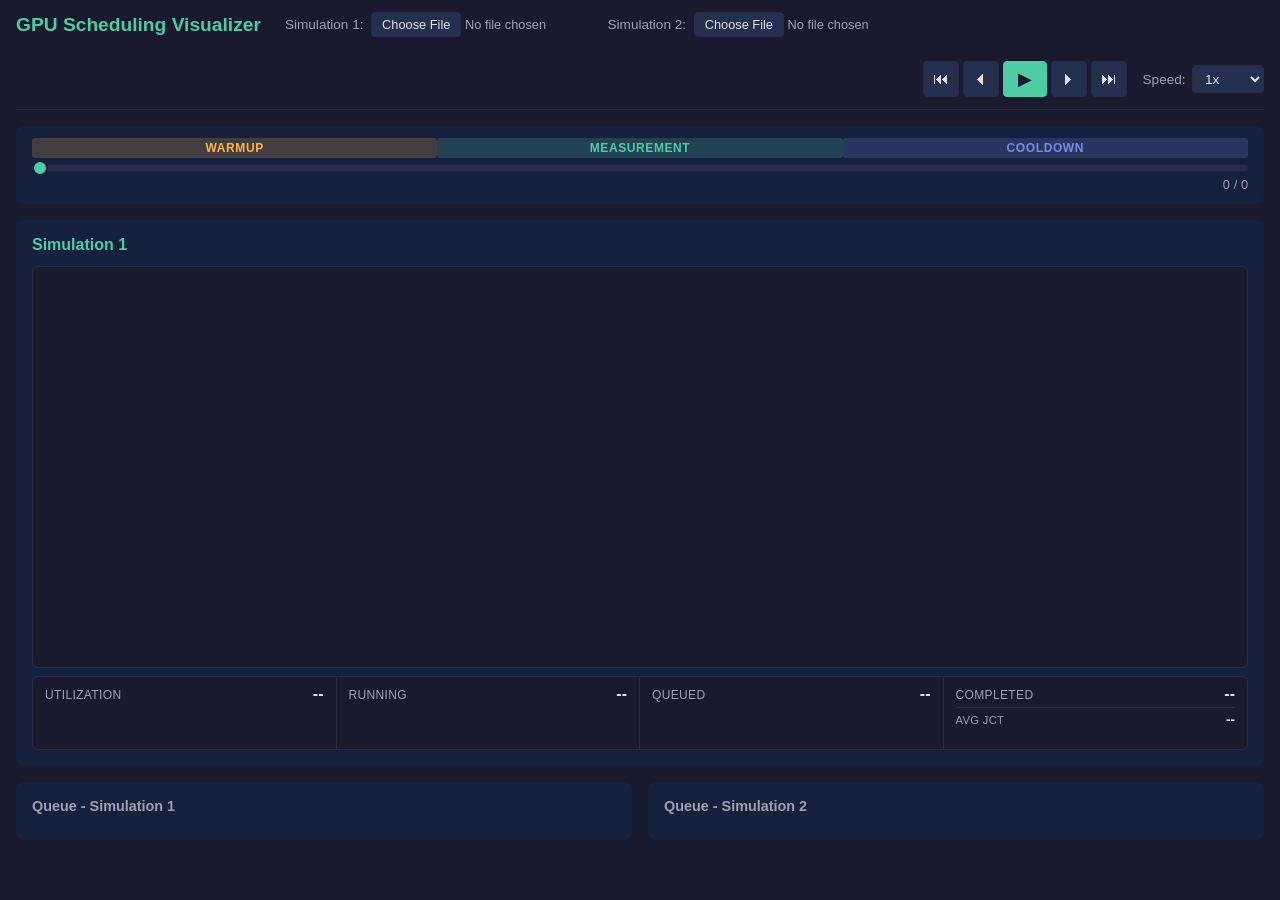
==== index.html @ b1ab5285 "Initial release: GPU scheduling visualizer Interactive web-based tool for visualizing and comparing " ====
<!DOCTYPE html>
<html lang="en">
<head>
  <meta charset="UTF-8">
  <meta name="viewport" content="width=device-width, initial-scale=1.0">
  <title>GPU Scheduling Visualizer</title>
  <link rel="stylesheet" href="viz.css">
</head>
<body>
  <!-- Header -->
  <header id="header">
    <div class="header-left">
      <h1>GPU Scheduling Visualizer</h1>
    </div>
    <div class="header-files">
      <div class="file-picker">
        <label for="file-input-1">Simulation 1:</label>
        <input type="file" id="file-input-1" accept=".bin">
      </div>
      <div class="file-picker">
        <label for="file-input-2">Simulation 2:</label>
        <input type="file" id="file-input-2" accept=".bin">
      </div>
    </div>
    <div class="header-controls">
      <div class="playback-controls">
        <button id="btn-first" class="playback-btn" title="First frame">&#x23EE;</button>
        <button id="btn-prev" class="playback-btn" title="Previous frame">&#x23F4;</button>
        <button id="btn-play" class="playback-btn play-btn" title="Play/Pause">&#x25B6;</button>
        <button id="btn-next" class="playback-btn" title="Next frame">&#x23F5;</button>
        <button id="btn-last" class="playback-btn" title="Last frame">&#x23ED;</button>
      </div>
      <div class="speed-selector">
        <label for="speed-select">Speed:</label>
        <select id="speed-select">
          <option value="0.25">0.25x</option>
          <option value="0.5">0.5x</option>
          <option value="1" selected>1x</option>
          <option value="2">2x</option>
          <option value="5">5x</option>
          <option value="10">10x</option>
        </select>
      </div>
    </div>
  </header>

  <!-- Timeline Scrubber -->
  <section id="timeline-section">
    <div class="timeline-container">
      <div class="phase-markers">
        <span class="phase-marker phase-warmup">Warmup</span>
        <span class="phase-marker phase-measurement">Measurement</span>
        <span class="phase-marker phase-cooldown">Cooldown</span>
      </div>
      <input type="range" id="timeline-scrubber" min="0" max="100" value="0" step="1">
      <div class="timeline-labels">
        <span id="timeline-current">0</span>
        <span id="timeline-total">/ 0</span>
      </div>
    </div>
  </section>

  <!-- Charts Section -->
  <section id="charts-section" class="sim-section" hidden>
    <div class="charts-header">
      <h2 class="sim-title">Comparison</h2>
      <div class="chart-view-controls">
        <label class="chart-view-option">
          <input type="radio" name="chart-view" value="all" checked> All
        </label>
        <label class="chart-view-option">
          <input type="radio" name="chart-view" value="rolling"> Rolling
        </label>
        <div id="rolling-window-controls" class="rolling-window-controls" hidden>
          <input type="number" id="rolling-window-size" value="100" min="10" max="10000" step="10">
          <span class="rolling-window-unit">rounds</span>
        </div>
        <div class="rolling-window-controls">
          <span class="rolling-window-unit">PDF last</span>
          <input type="number" id="pdf-window-size" value="1000" min="10" max="100000" step="100">
          <span class="rolling-window-unit">jobs</span>
        </div>
      </div>
    </div>
    <div class="charts-row">
      <div class="chart-container">
        <canvas id="chart-utilization" width="570" height="200"></canvas>
      </div>
      <div class="chart-container">
        <canvas id="chart-jct" width="570" height="200"></canvas>
      </div>
      <div class="chart-container">
        <canvas id="chart-queue" width="570" height="200"></canvas>
      </div>
      <div class="chart-container">
        <canvas id="chart-jct-pdf" width="570" height="200"></canvas>
      </div>
    </div>
  </section>

  <!-- Simulation 1 -->
  <section id="sim-1" class="sim-section">
    <h2 class="sim-title">Simulation 1</h2>
    <div class="canvas-container">
      <canvas id="gpu-canvas-1" width="1200" height="400"></canvas>
    </div>
    <div class="metrics-bar">
      <div class="metric-col">
        <div class="metric-headline">
          <span class="metric-label">Utilization</span>
          <span id="metric-util-1" class="metric-value">--</span>
        </div>
        <div class="metric-breakdown" id="metric-util-breakdown-1"></div>
      </div>
      <div class="metric-col">
        <div class="metric-headline">
          <span class="metric-label">Running</span>
          <span id="metric-running-1" class="metric-value">--</span>
        </div>
        <div class="metric-breakdown" id="metric-running-breakdown-1"></div>
      </div>
      <div class="metric-col">
        <div class="metric-headline">
          <span class="metric-label">Queued</span>
          <span id="metric-queued-1" class="metric-value">--</span>
        </div>
        <div class="metric-breakdown" id="metric-queued-breakdown-1"></div>
      </div>
      <div class="metric-col">
        <div class="metric-headline">
          <span class="metric-label">Completed</span>
          <span id="metric-completed-1" class="metric-value">--</span>
        </div>
        <div class="metric-sub-row">
          <span class="metric-sub-label">Avg JCT</span>
          <span id="metric-jct-1" class="metric-sub-value">--</span>
        </div>
      </div>
    </div>
  </section>

  <!-- Simulation 2 (initially hidden) -->
  <section id="sim-2" class="sim-section" hidden>
    <h2 class="sim-title">Simulation 2</h2>
    <div class="canvas-container">
      <canvas id="gpu-canvas-2" width="1200" height="400"></canvas>
    </div>
    <div class="metrics-bar">
      <div class="metric-col">
        <div class="metric-headline">
          <span class="metric-label">Utilization</span>
          <span id="metric-util-2" class="metric-value">--</span>
        </div>
        <div class="metric-breakdown" id="metric-util-breakdown-2"></div>
      </div>
      <div class="metric-col">
        <div class="metric-headline">
          <span class="metric-label">Running</span>
          <span id="metric-running-2" class="metric-value">--</span>
        </div>
        <div class="metric-breakdown" id="metric-running-breakdown-2"></div>
      </div>
      <div class="metric-col">
        <div class="metric-headline">
          <span class="metric-label">Queued</span>
          <span id="metric-queued-2" class="metric-value">--</span>
        </div>
        <div class="metric-breakdown" id="metric-queued-breakdown-2"></div>
      </div>
      <div class="metric-col">
        <div class="metric-headline">
          <span class="metric-label">Completed</span>
          <span id="metric-completed-2" class="metric-value">--</span>
        </div>
        <div class="metric-sub-row">
          <span class="metric-sub-label">Avg JCT</span>
          <span id="metric-jct-2" class="metric-sub-value">--</span>
        </div>
      </div>
    </div>
  </section>

  <!-- Queue Panels -->
  <section id="queue-section">
    <div class="queue-panels">
      <div class="queue-panel" id="queue-panel-1">
        <h3>Queue - Simulation 1</h3>
        <ul id="queue-list-1" class="queue-list"></ul>
      </div>
      <div class="queue-panel" id="queue-panel-2">
        <h3>Queue - Simulation 2</h3>
        <ul id="queue-list-2" class="queue-list"></ul>
      </div>
    </div>
  </section>

  <script type="module" src="viz.js"></script>
</body>
</html>
---- viz.css ----
/* GPU Scheduling Visualizer - Dark Theme */

* {
  margin: 0;
  padding: 0;
  box-sizing: border-box;
}

:root {
  --bg-primary: #1a1a2e;
  --bg-panel: #16213e;
  --accent: #4ecca3;
  --accent-hover: #3db890;
  --text-primary: #e0e0e0;
  --text-secondary: #a0a0b0;
  --border-color: #2a2a4a;
  --btn-bg: #243050;
  --btn-hover: #2d3d66;
}

body {
  font-family: -apple-system, BlinkMacSystemFont, "Segoe UI", Roboto, Helvetica, Arial, sans-serif;
  background-color: var(--bg-primary);
  color: var(--text-primary);
  min-height: 100vh;
  padding: 0 1rem 2rem;
}

/* Header */
#header {
  display: flex;
  align-items: center;
  gap: 1.5rem;
  padding: 0.75rem 0;
  border-bottom: 1px solid var(--border-color);
  flex-wrap: wrap;
}

.header-left h1 {
  font-size: 1.2rem;
  font-weight: 600;
  color: var(--accent);
  white-space: nowrap;
}

.header-files {
  display: flex;
  gap: 1rem;
  align-items: center;
}

.file-picker {
  display: flex;
  align-items: center;
  gap: 0.5rem;
}

.file-picker label {
  font-size: 0.85rem;
  color: var(--text-secondary);
  white-space: nowrap;
}

.file-picker input[type="file"] {
  font-size: 0.8rem;
  color: var(--text-secondary);
  max-width: 220px;
}

.file-picker input[type="file"]::file-selector-button {
  background: var(--btn-bg);
  color: var(--text-primary);
  border: 1px solid var(--border-color);
  border-radius: 4px;
  padding: 0.25rem 0.6rem;
  cursor: pointer;
  font-size: 0.8rem;
}

.file-picker input[type="file"]::file-selector-button:hover {
  background: var(--btn-hover);
}

.header-controls {
  display: flex;
  align-items: center;
  gap: 1rem;
  margin-left: auto;
}

/* Playback Controls */
.playback-controls {
  display: flex;
  gap: 0.25rem;
}

.playback-btn {
  background: var(--btn-bg);
  color: var(--text-primary);
  border: 1px solid var(--border-color);
  border-radius: 4px;
  width: 36px;
  height: 36px;
  font-size: 1rem;
  cursor: pointer;
  display: flex;
  align-items: center;
  justify-content: center;
  transition: background 0.15s, border-color 0.15s;
}

.playback-btn:hover {
  background: var(--btn-hover);
  border-color: var(--accent);
}

.playback-btn:active {
  background: var(--accent);
  color: var(--bg-primary);
}

.playback-btn.play-btn {
  width: 44px;
  font-size: 1.1rem;
  background: var(--accent);
  color: var(--bg-primary);
  border-color: var(--accent);
}

.playback-btn.play-btn:hover {
  background: var(--accent-hover);
  border-color: var(--accent-hover);
}

/* Speed Selector */
.speed-selector {
  display: flex;
  align-items: center;
  gap: 0.4rem;
}

.speed-selector label {
  font-size: 0.85rem;
  color: var(--text-secondary);
}

#speed-select {
  background: var(--btn-bg);
  color: var(--text-primary);
  border: 1px solid var(--border-color);
  border-radius: 4px;
  padding: 0.3rem 0.5rem;
  font-size: 0.85rem;
  cursor: pointer;
}

#speed-select:hover {
  border-color: var(--accent);
}

/* Timeline */
#timeline-section {
  margin-top: 1rem;
  padding: 0.75rem 1rem;
  background: var(--bg-panel);
  border-radius: 8px;
}

.timeline-container {
  display: flex;
  flex-direction: column;
  gap: 0.4rem;
}

.phase-markers {
  display: flex;
  gap: 0;
  width: 100%;
}

.phase-marker {
  flex: 1;
  text-align: center;
  font-size: 0.75rem;
  font-weight: 600;
  text-transform: uppercase;
  letter-spacing: 0.05em;
  padding: 0.2rem 0;
  border-radius: 3px;
}

.phase-warmup {
  background: rgba(255, 179, 71, 0.2);
  color: #ffb347;
}

.phase-measurement {
  background: rgba(78, 204, 163, 0.2);
  color: var(--accent);
}

.phase-cooldown {
  background: rgba(119, 139, 235, 0.2);
  color: #778beb;
}

#timeline-scrubber {
  width: 100%;
  height: 6px;
  -webkit-appearance: none;
  appearance: none;
  background: var(--border-color);
  border-radius: 3px;
  outline: none;
  cursor: pointer;
}

#timeline-scrubber::-webkit-slider-thumb {
  -webkit-appearance: none;
  width: 16px;
  height: 16px;
  border-radius: 50%;
  background: var(--accent);
  cursor: pointer;
  border: 2px solid var(--bg-panel);
}

#timeline-scrubber::-moz-range-thumb {
  width: 16px;
  height: 16px;
  border-radius: 50%;
  background: var(--accent);
  cursor: pointer;
  border: 2px solid var(--bg-panel);
}

.timeline-labels {
  display: flex;
  gap: 0.25rem;
  font-size: 0.8rem;
  color: var(--text-secondary);
  justify-content: flex-end;
}

/* Simulation Sections */
.sim-section {
  margin-top: 1rem;
  background: var(--bg-panel);
  border-radius: 8px;
  padding: 1rem;
}

.sim-section[hidden] {
  display: none;
}

.sim-title {
  font-size: 1rem;
  font-weight: 600;
  margin-bottom: 0.75rem;
  color: var(--accent);
}

/* Canvas */
.canvas-container {
  overflow-x: auto;
  border: 1px solid var(--border-color);
  border-radius: 6px;
  background: var(--bg-primary);
}

.canvas-container canvas {
  display: block;
}

/* Metrics Bar -- horizontal strip below canvas */
.metrics-bar {
  display: grid;
  grid-template-columns: repeat(4, 1fr);
  gap: 0;
  margin-top: 0.5rem;
  background: var(--bg-primary);
  border: 1px solid var(--border-color);
  border-radius: 6px;
  overflow: hidden;
}

.metric-col {
  padding: 0.5rem 0.75rem;
  border-right: 1px solid var(--border-color);
  min-height: 4.5rem;
}

.metric-col:last-child {
  border-right: none;
}

.metric-headline {
  display: flex;
  justify-content: space-between;
  align-items: baseline;
  margin-bottom: 0.25rem;
}

.metric-label {
  font-size: 0.75rem;
  color: var(--text-secondary);
  text-transform: uppercase;
  letter-spacing: 0.03em;
}

.metric-value {
  font-size: 1rem;
  color: var(--text-primary);
  font-weight: 700;
  font-variant-numeric: tabular-nums;
}

/* Sub-row for secondary metric within a column */
.metric-sub-row {
  display: flex;
  justify-content: space-between;
  align-items: baseline;
  margin-top: 0.25rem;
  padding-top: 0.25rem;
  border-top: 1px solid var(--border-color);
}

.metric-sub-label {
  font-size: 0.7rem;
  color: var(--text-secondary);
  text-transform: uppercase;
  letter-spacing: 0.03em;
}

.metric-sub-value {
  font-size: 0.85rem;
  color: var(--text-primary);
  font-weight: 600;
  font-variant-numeric: tabular-nums;
}

/* Breakdown rows inside each metric column */
.metric-breakdown {
  font-size: 0.7rem;
  color: var(--text-secondary);
  line-height: 1.5;
  font-variant-numeric: tabular-nums;
}

.metric-breakdown:empty {
  display: none;
}

.metric-breakdown .bd-row {
  display: flex;
  justify-content: space-between;
  padding: 0.05rem 0;
}

.metric-breakdown .bd-label {
  opacity: 0.7;
}

.metric-breakdown .bd-value {
  font-weight: 500;
}

/* Queue Section */
#queue-section {
  margin-top: 1rem;
}

.queue-panels {
  display: grid;
  grid-template-columns: 1fr 1fr;
  gap: 1rem;
}

.queue-panel {
  background: var(--bg-panel);
  border-radius: 8px;
  padding: 1rem;
}

.queue-panel h3 {
  font-size: 0.9rem;
  font-weight: 600;
  margin-bottom: 0.6rem;
  color: var(--text-secondary);
}

.queue-list {
  list-style: none;
  max-height: 300px;
  overflow-y: auto;
  padding-right: 0.5rem;
}

.queue-list::-webkit-scrollbar {
  width: 6px;
}

.queue-list::-webkit-scrollbar-track {
  background: var(--bg-primary);
  border-radius: 3px;
}

.queue-list::-webkit-scrollbar-thumb {
  background: var(--border-color);
  border-radius: 3px;
}

.queue-list::-webkit-scrollbar-thumb:hover {
  background: var(--accent);
}

.queue-item {
  display: flex;
  align-items: center;
  gap: 0.4rem;
  padding: 0.35rem 0.5rem;
  border-radius: 4px;
  font-size: 0.8rem;
  margin-bottom: 0.25rem;
  background: var(--bg-primary);
  border-left: 3px solid var(--border-color);
}

.queue-item .queue-job-name {
  flex: 1;
}

.queue-item .queue-gpu-badge {
  font-size: 0.7rem;
  background: rgba(255, 255, 255, 0.08);
  border-radius: 3px;
  padding: 0.1rem 0.35rem;
  white-space: nowrap;
  font-variant-numeric: tabular-nums;
}

.queue-item .queue-job-id {
  opacity: 0.6;
  font-size: 0.75rem;
}

/* Job Type Colors */
.job-resnet {
  border-left-color: #4a9eff;
  color: #4a9eff;
}

.job-transformer {
  border-left-color: #4ecca3;
  color: #4ecca3;
}

.job-language_model {
  border-left-color: #ffb347;
  color: #ffb347;
}

.job-recommendation {
  border-left-color: #ff6b6b;
  color: #ff6b6b;
}

.job-dcgan {
  border-left-color: #c56cf0;
  color: #c56cf0;
}

.job-cifar10 {
  border-left-color: #78e08f;
  color: #78e08f;
}

.job-deepspeech {
  border-left-color: #f8a5c2;
  color: #f8a5c2;
}

.job-a3c {
  border-left-color: #63cdda;
  color: #63cdda;
}

/* Charts Header */
.charts-header {
  display: flex;
  align-items: center;
  justify-content: space-between;
  margin-bottom: 0.75rem;
}

.charts-header .sim-title {
  margin-bottom: 0;
}

.chart-view-controls {
  display: flex;
  align-items: center;
  gap: 0.75rem;
}

.chart-view-option {
  font-size: 0.8rem;
  color: var(--text-secondary);
  cursor: pointer;
  display: flex;
  align-items: center;
  gap: 0.25rem;
}

.chart-view-option input[type="radio"] {
  accent-color: var(--accent);
}

.rolling-window-controls {
  display: flex;
  align-items: center;
  gap: 0.35rem;
}

.rolling-window-controls input[type="number"] {
  background: var(--btn-bg);
  color: var(--text-primary);
  border: 1px solid var(--border-color);
  border-radius: 4px;
  padding: 0.2rem 0.4rem;
  width: 70px;
  font-size: 0.8rem;
  font-variant-numeric: tabular-nums;
}

.rolling-window-controls input[type="number"]:hover {
  border-color: var(--accent);
}

.rolling-window-unit {
  font-size: 0.75rem;
  color: var(--text-secondary);
}

/* Charts Row */
.charts-row {
  display: grid;
  grid-template-columns: repeat(2, 1fr);
  gap: 0.75rem;
}

.chart-container {
  border: 1px solid var(--border-color);
  border-radius: 6px;
  background: var(--bg-primary);
  overflow: hidden;
}

.chart-container canvas {
  display: block;
  width: 100%;
}

/* Responsive */
@media (max-width: 900px) {
  .sim-body {
    grid-template-columns: 1fr;
  }

  .queue-panels {
    grid-template-columns: 1fr;
  }

  #header {
    flex-direction: column;
    align-items: flex-start;
  }

  .header-controls {
    margin-left: 0;
  }
}
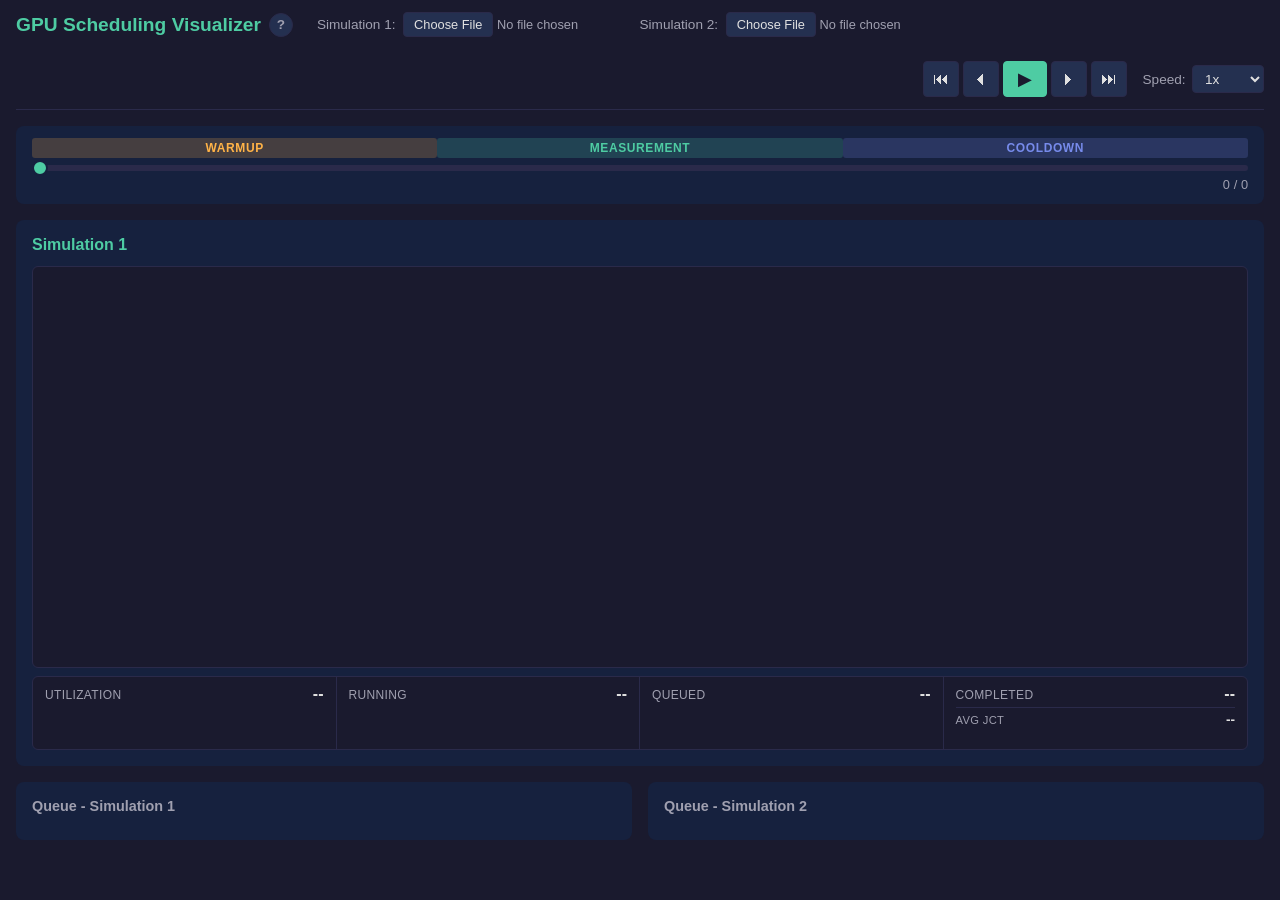
==== commit 50fe411d: "feat: add help modal with usage guide and Gavel paper link Adds a "?" button in the header that open" ====
--- a/index.html
+++ b/index.html
@@ -11,6 +11,7 @@
   <header id="header">
     <div class="header-left">
       <h1>GPU Scheduling Visualizer</h1>
+      <button id="btn-help" class="help-btn" title="About this visualizer">?</button>
     </div>
     <div class="header-files">
       <div class="file-picker">
@@ -194,6 +195,64 @@
     </div>
   </section>
 
+  <!-- Help Modal -->
+  <div id="help-modal" class="modal-overlay" hidden>
+    <div class="modal-content">
+      <button id="modal-close" class="modal-close">&times;</button>
+      <h2>About This Visualizer</h2>
+      <p>
+        This tool visualizes GPU cluster scheduling simulations from
+        <a href="https://www.usenix.org/conference/osdi20/presentation/narayanan-deepak" target="_blank" rel="noopener">Gavel</a>
+        (Narayanan et al., OSDI 2020). It compares two scheduling policies
+        side-by-side, showing how each allocates GPUs to jobs over time.
+      </p>
+
+      <h3>What You're Seeing</h3>
+      <ul>
+        <li><strong>Simulation 1</strong> runs Gavel's heterogeneity-aware policy
+          (<code>MaxMinFairness_Perf</code>), which accounts for how different
+          job types perform on different GPU types.</li>
+        <li><strong>Simulation 2</strong> runs the baseline policy
+          (<code>MaxMinFairness</code>), which treats all GPUs as interchangeable.</li>
+        <li>Both run the same job trace on a 108-GPU cluster (36 K80 + 36 P100 + 36 V100).</li>
+      </ul>
+
+      <h3>GPU Grid</h3>
+      <p>
+        Each row is a GPU. Color indicates the running job type.
+        Black cells are idle. The grid updates as you scrub through time.
+      </p>
+
+      <h3>Charts</h3>
+      <ul>
+        <li><strong>Utilization</strong> -- GPU occupancy (fraction of GPUs in use)
+          and effective utilization (throughput-weighted).</li>
+        <li><strong>JCT</strong> -- Moving average job completion time (last 100 jobs)
+          in hours.</li>
+        <li><strong>Queue &amp; Arrivals</strong> -- Number of queued jobs (left axis)
+          and job arrival rate (right axis).</li>
+        <li><strong>JCT CDF</strong> -- Cumulative distribution of recent job
+          completion times. Read as "X% of jobs completed within Y hours."</li>
+      </ul>
+
+      <h3>Controls</h3>
+      <ul>
+        <li>Play/pause, step forward/back, jump to start/end.</li>
+        <li>Timeline scrubber to jump to any point.</li>
+        <li>Keyboard: <kbd>Space</kbd> (play), <kbd>Arrow keys</kbd> (step),
+          <kbd>Home</kbd>/<kbd>End</kbd> (jump).</li>
+        <li>All/Rolling toggle switches charts between full history and a sliding window.</li>
+        <li>Hover any chart for a crosshair tooltip with exact values.</li>
+      </ul>
+
+      <h3>Custom Data</h3>
+      <p>
+        Use the file pickers to load your own <code>.viz.bin</code> files,
+        generated by <code>preprocess_viz.py</code> from Gavel simulation logs.
+      </p>
+    </div>
+  </div>
+
   <script type="module" src="viz.js"></script>
 </body>
 </html>
--- a/viz.css
+++ b/viz.css
@@ -36,11 +36,39 @@
   flex-wrap: wrap;
 }
 
+.header-left {
+  display: flex;
+  align-items: center;
+  gap: 0.5rem;
+}
+
 .header-left h1 {
   font-size: 1.2rem;
   font-weight: 600;
   color: var(--accent);
   white-space: nowrap;
+}
+
+.help-btn {
+  width: 24px;
+  height: 24px;
+  border-radius: 50%;
+  border: 1px solid var(--border-color);
+  background: var(--btn-bg);
+  color: var(--text-secondary);
+  font-size: 0.85rem;
+  font-weight: 700;
+  cursor: pointer;
+  display: flex;
+  align-items: center;
+  justify-content: center;
+  transition: background 0.15s, border-color 0.15s, color 0.15s;
+}
+
+.help-btn:hover {
+  background: var(--btn-hover);
+  border-color: var(--accent);
+  color: var(--accent);
 }
 
 .header-files {
@@ -562,6 +590,127 @@
   width: 100%;
 }
 
+/* Help Modal */
+.modal-overlay {
+  position: fixed;
+  inset: 0;
+  background: rgba(0, 0, 0, 0.7);
+  display: flex;
+  align-items: center;
+  justify-content: center;
+  z-index: 1000;
+  backdrop-filter: blur(4px);
+}
+
+.modal-overlay[hidden] {
+  display: none;
+}
+
+.modal-content {
+  background: var(--bg-panel);
+  border: 1px solid var(--border-color);
+  border-radius: 10px;
+  padding: 2rem;
+  max-width: 640px;
+  max-height: 80vh;
+  overflow-y: auto;
+  position: relative;
+  color: var(--text-primary);
+  line-height: 1.6;
+}
+
+.modal-content::-webkit-scrollbar {
+  width: 6px;
+}
+
+.modal-content::-webkit-scrollbar-track {
+  background: var(--bg-primary);
+  border-radius: 3px;
+}
+
+.modal-content::-webkit-scrollbar-thumb {
+  background: var(--border-color);
+  border-radius: 3px;
+}
+
+.modal-close {
+  position: absolute;
+  top: 0.75rem;
+  right: 0.75rem;
+  background: none;
+  border: none;
+  color: var(--text-secondary);
+  font-size: 1.5rem;
+  cursor: pointer;
+  width: 32px;
+  height: 32px;
+  display: flex;
+  align-items: center;
+  justify-content: center;
+  border-radius: 4px;
+  transition: background 0.15s, color 0.15s;
+}
+
+.modal-close:hover {
+  background: var(--btn-hover);
+  color: var(--text-primary);
+}
+
+.modal-content h2 {
+  font-size: 1.2rem;
+  color: var(--accent);
+  margin-bottom: 1rem;
+}
+
+.modal-content h3 {
+  font-size: 0.95rem;
+  color: var(--accent);
+  margin-top: 1.25rem;
+  margin-bottom: 0.5rem;
+}
+
+.modal-content p {
+  font-size: 0.85rem;
+  margin-bottom: 0.75rem;
+  color: var(--text-secondary);
+}
+
+.modal-content ul {
+  font-size: 0.85rem;
+  color: var(--text-secondary);
+  padding-left: 1.25rem;
+  margin-bottom: 0.75rem;
+}
+
+.modal-content li {
+  margin-bottom: 0.35rem;
+}
+
+.modal-content a {
+  color: var(--accent);
+  text-decoration: none;
+}
+
+.modal-content a:hover {
+  text-decoration: underline;
+}
+
+.modal-content code {
+  background: rgba(255, 255, 255, 0.08);
+  padding: 0.1rem 0.35rem;
+  border-radius: 3px;
+  font-size: 0.8rem;
+}
+
+.modal-content kbd {
+  background: var(--btn-bg);
+  border: 1px solid var(--border-color);
+  border-radius: 3px;
+  padding: 0.1rem 0.4rem;
+  font-size: 0.75rem;
+  font-family: inherit;
+}
+
 /* Responsive */
 @media (max-width: 900px) {
   .sim-body {
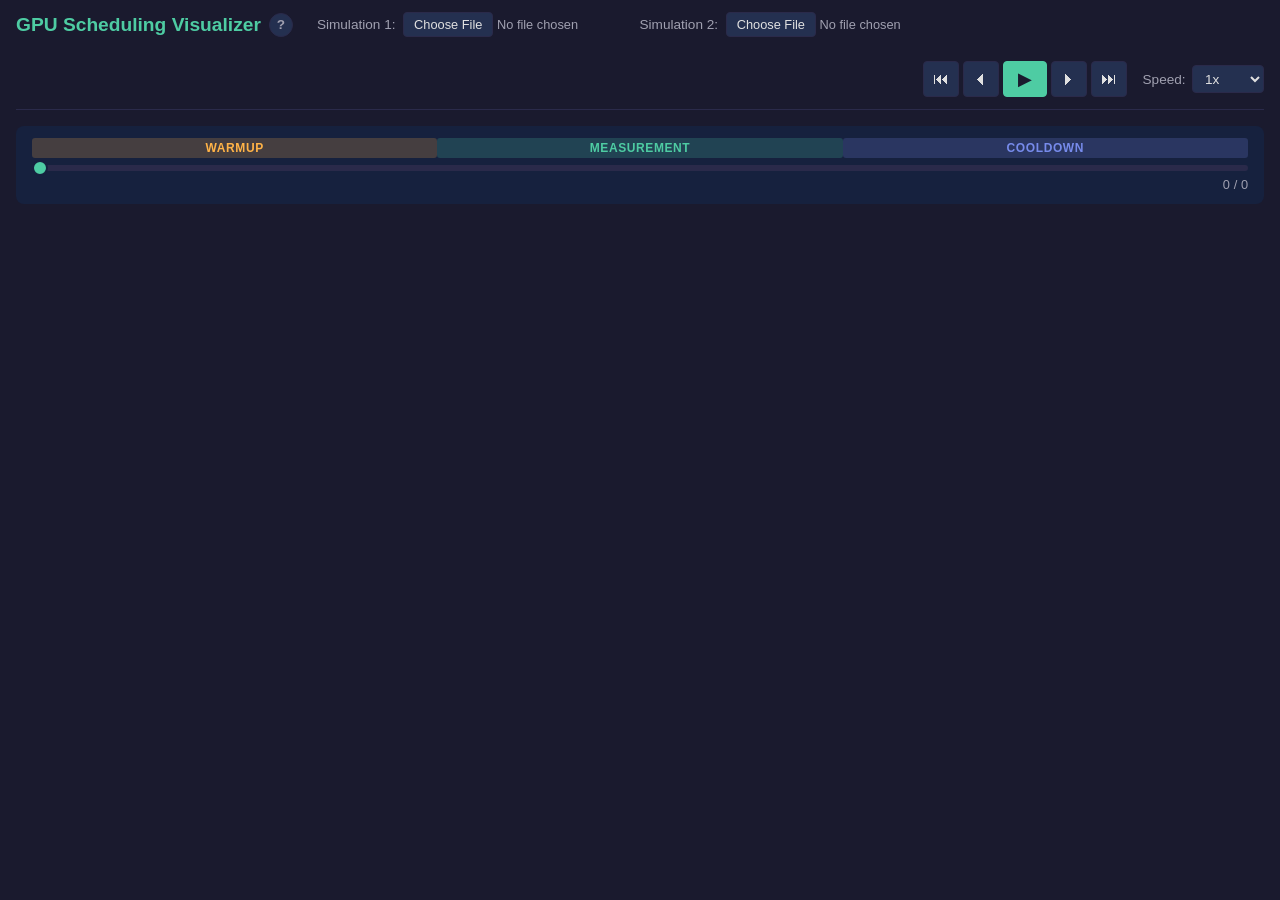
==== commit 686aaf44: "Restructure to src/ + tools/ + data/ layout Move JS/CSS modules to src/, Python tools to tools/, upd" ====
--- a/index.html
+++ b/index.html
@@ -4,7 +4,7 @@
   <meta charset="UTF-8">
   <meta name="viewport" content="width=device-width, initial-scale=1.0">
   <title>GPU Scheduling Visualizer</title>
-  <link rel="stylesheet" href="viz.css">
+  <link rel="stylesheet" href="src/viz.css">
 </head>
 <body>
   <!-- Header -->
@@ -61,139 +61,224 @@
     </div>
   </section>
 
-  <!-- Charts Section -->
-  <section id="charts-section" class="sim-section" hidden>
-    <div class="charts-header">
-      <h2 class="sim-title">Comparison</h2>
-      <div class="chart-view-controls">
-        <label class="chart-view-option">
-          <input type="radio" name="chart-view" value="all" checked> All
-        </label>
-        <label class="chart-view-option">
-          <input type="radio" name="chart-view" value="rolling"> Rolling
-        </label>
-        <div id="rolling-window-controls" class="rolling-window-controls" hidden>
-          <input type="number" id="rolling-window-size" value="100" min="10" max="10000" step="10">
-          <span class="rolling-window-unit">rounds</span>
-        </div>
-        <div class="rolling-window-controls">
-          <span class="rolling-window-unit">PDF last</span>
-          <input type="number" id="pdf-window-size" value="1000" min="10" max="100000" step="100">
-          <span class="rolling-window-unit">jobs</span>
-        </div>
-      </div>
-    </div>
-    <div class="charts-row">
-      <div class="chart-container">
-        <canvas id="chart-utilization" width="570" height="200"></canvas>
-      </div>
-      <div class="chart-container">
-        <canvas id="chart-jct" width="570" height="200"></canvas>
-      </div>
-      <div class="chart-container">
-        <canvas id="chart-queue" width="570" height="200"></canvas>
-      </div>
-      <div class="chart-container">
-        <canvas id="chart-jct-pdf" width="570" height="200"></canvas>
-      </div>
-    </div>
-  </section>
-
-  <!-- Simulation 1 -->
-  <section id="sim-1" class="sim-section">
-    <h2 class="sim-title">Simulation 1</h2>
-    <div class="canvas-container">
-      <canvas id="gpu-canvas-1" width="1200" height="400"></canvas>
-    </div>
-    <div class="metrics-bar">
-      <div class="metric-col">
-        <div class="metric-headline">
-          <span class="metric-label">Utilization</span>
-          <span id="metric-util-1" class="metric-value">--</span>
-        </div>
-        <div class="metric-breakdown" id="metric-util-breakdown-1"></div>
-      </div>
-      <div class="metric-col">
-        <div class="metric-headline">
-          <span class="metric-label">Running</span>
-          <span id="metric-running-1" class="metric-value">--</span>
-        </div>
-        <div class="metric-breakdown" id="metric-running-breakdown-1"></div>
-      </div>
-      <div class="metric-col">
-        <div class="metric-headline">
-          <span class="metric-label">Queued</span>
-          <span id="metric-queued-1" class="metric-value">--</span>
-        </div>
-        <div class="metric-breakdown" id="metric-queued-breakdown-1"></div>
-      </div>
-      <div class="metric-col">
-        <div class="metric-headline">
-          <span class="metric-label">Completed</span>
-          <span id="metric-completed-1" class="metric-value">--</span>
-        </div>
-        <div class="metric-sub-row">
-          <span class="metric-sub-label">Avg JCT</span>
-          <span id="metric-jct-1" class="metric-sub-value">--</span>
-        </div>
-      </div>
-    </div>
-  </section>
-
-  <!-- Simulation 2 (initially hidden) -->
-  <section id="sim-2" class="sim-section" hidden>
-    <h2 class="sim-title">Simulation 2</h2>
-    <div class="canvas-container">
-      <canvas id="gpu-canvas-2" width="1200" height="400"></canvas>
-    </div>
-    <div class="metrics-bar">
-      <div class="metric-col">
-        <div class="metric-headline">
-          <span class="metric-label">Utilization</span>
-          <span id="metric-util-2" class="metric-value">--</span>
-        </div>
-        <div class="metric-breakdown" id="metric-util-breakdown-2"></div>
-      </div>
-      <div class="metric-col">
-        <div class="metric-headline">
-          <span class="metric-label">Running</span>
-          <span id="metric-running-2" class="metric-value">--</span>
-        </div>
-        <div class="metric-breakdown" id="metric-running-breakdown-2"></div>
-      </div>
-      <div class="metric-col">
-        <div class="metric-headline">
-          <span class="metric-label">Queued</span>
-          <span id="metric-queued-2" class="metric-value">--</span>
-        </div>
-        <div class="metric-breakdown" id="metric-queued-breakdown-2"></div>
-      </div>
-      <div class="metric-col">
-        <div class="metric-headline">
-          <span class="metric-label">Completed</span>
-          <span id="metric-completed-2" class="metric-value">--</span>
-        </div>
-        <div class="metric-sub-row">
-          <span class="metric-sub-label">Avg JCT</span>
-          <span id="metric-jct-2" class="metric-sub-value">--</span>
-        </div>
-      </div>
-    </div>
-  </section>
-
-  <!-- Queue Panels -->
-  <section id="queue-section">
-    <div class="queue-panels">
-      <div class="queue-panel" id="queue-panel-1">
-        <h3>Queue - Simulation 1</h3>
-        <ul id="queue-list-1" class="queue-list"></ul>
-      </div>
-      <div class="queue-panel" id="queue-panel-2">
-        <h3>Queue - Simulation 2</h3>
-        <ul id="queue-list-2" class="queue-list"></ul>
-      </div>
-    </div>
-  </section>
+  <!-- Tab Bar -->
+  <nav id="tab-bar" class="tab-bar" hidden>
+    <button class="tab-btn active" data-tab="charts">Charts</button>
+    <button class="tab-btn" data-tab="heatmap">Heatmap & Metrics</button>
+  </nav>
+
+  <!-- Tab: Charts -->
+  <div id="tab-charts" class="tab-content">
+    <section id="charts-section" class="sim-section" hidden>
+      <div class="charts-header">
+        <h2 class="sim-title">Comparison</h2>
+        <div class="chart-view-controls">
+          <label class="chart-view-option">
+            <input type="radio" name="chart-view" value="all" checked> All
+          </label>
+          <label class="chart-view-option">
+            <input type="radio" name="chart-view" value="rolling"> Rolling
+          </label>
+          <div id="rolling-window-controls" class="rolling-window-controls" hidden>
+            <input type="number" id="rolling-window-size" value="100" min="10" max="10000" step="10">
+            <span class="rolling-window-unit">rounds</span>
+          </div>
+          <div class="rolling-window-controls">
+            <span class="rolling-window-unit">PDF last</span>
+            <input type="number" id="pdf-window-size" value="1000" min="10" max="100000" step="100">
+            <span class="rolling-window-unit">jobs</span>
+          </div>
+        </div>
+      </div>
+      <div class="charts-row">
+        <div class="chart-container">
+          <canvas id="chart-utilization" width="570" height="200"></canvas>
+        </div>
+        <div class="chart-container">
+          <canvas id="chart-jct" width="570" height="200"></canvas>
+        </div>
+        <div class="chart-container">
+          <canvas id="chart-queue" width="570" height="200"></canvas>
+        </div>
+        <div class="chart-container">
+          <canvas id="chart-jct-pdf" width="570" height="200"></canvas>
+        </div>
+        <div class="chart-container">
+          <canvas id="chart-fragmentation" width="570" height="200"></canvas>
+        </div>
+        <div class="chart-container">
+          <canvas id="chart-pending" width="570" height="200"></canvas>
+        </div>
+      </div>
+    </section>
+  </div>
+
+  <!-- Tab: Heatmap & Metrics -->
+  <div id="tab-heatmap" class="tab-content" hidden>
+    <!-- Simulation 1 -->
+    <section id="sim-1" class="sim-section">
+      <div class="sim-header">
+        <h2 class="sim-title">Simulation 1</h2>
+        <button class="heatmap-expand-btn" data-sim="0">Expand</button>
+      </div>
+      <div id="alloc-bars-1" class="alloc-bars"></div>
+      <div class="metrics-bar">
+        <div class="metric-col">
+          <div class="metric-headline">
+            <span class="metric-label">Utilization</span>
+            <span id="metric-util-1" class="metric-value">--</span>
+          </div>
+          <div class="metric-breakdown" id="metric-util-breakdown-1"></div>
+        </div>
+        <div class="metric-col">
+          <div class="metric-headline">
+            <span class="metric-label">Running</span>
+            <span id="metric-running-1" class="metric-value">--</span>
+          </div>
+          <div class="metric-breakdown" id="metric-running-breakdown-1"></div>
+        </div>
+        <div class="metric-col">
+          <div class="metric-headline">
+            <span class="metric-label">Queued</span>
+            <span id="metric-queued-1" class="metric-value">--</span>
+          </div>
+          <div class="metric-breakdown" id="metric-queued-breakdown-1"></div>
+        </div>
+        <div class="metric-col">
+          <div class="metric-headline">
+            <span class="metric-label">Completed</span>
+            <span id="metric-completed-1" class="metric-value">--</span>
+          </div>
+          <div class="metric-sub-row">
+            <span class="metric-sub-label">Avg JCT</span>
+            <span id="metric-jct-1" class="metric-sub-value">--</span>
+          </div>
+        </div>
+      </div>
+      <div class="metrics-bar frag-metrics">
+        <div class="metric-col">
+          <div class="metric-headline">
+            <span class="metric-label">Frag Rate</span>
+            <span id="metric-fragrate-1" class="metric-value">--</span>
+          </div>
+        </div>
+        <div class="metric-col">
+          <div class="metric-headline">
+            <span class="metric-label">Frag/Total</span>
+            <span id="metric-fragtotal-1" class="metric-value">--</span>
+          </div>
+        </div>
+        <div class="metric-col">
+          <div class="metric-headline">
+            <span class="metric-label">Unallocated</span>
+            <span id="metric-unalloc-1" class="metric-value">--</span>
+          </div>
+        </div>
+        <div class="metric-col">
+          <div class="metric-headline">
+            <span class="metric-label">Occupied Nodes</span>
+            <span id="metric-nodes-1" class="metric-value">--</span>
+          </div>
+        </div>
+        <div class="metric-col">
+          <div class="metric-headline">
+            <span class="metric-label">Pending GPUs</span>
+            <span id="metric-pending-1" class="metric-value">--</span>
+          </div>
+          <div class="metric-breakdown" id="metric-pending-breakdown-1"></div>
+        </div>
+      </div>
+    </section>
+
+    <!-- Simulation 2 (initially hidden) -->
+    <section id="sim-2" class="sim-section" hidden>
+      <div class="sim-header">
+        <h2 class="sim-title">Simulation 2</h2>
+        <button class="heatmap-expand-btn" data-sim="1">Expand</button>
+      </div>
+      <div id="alloc-bars-2" class="alloc-bars"></div>
+      <div class="metrics-bar">
+        <div class="metric-col">
+          <div class="metric-headline">
+            <span class="metric-label">Utilization</span>
+            <span id="metric-util-2" class="metric-value">--</span>
+          </div>
+          <div class="metric-breakdown" id="metric-util-breakdown-2"></div>
+        </div>
+        <div class="metric-col">
+          <div class="metric-headline">
+            <span class="metric-label">Running</span>
+            <span id="metric-running-2" class="metric-value">--</span>
+          </div>
+          <div class="metric-breakdown" id="metric-running-breakdown-2"></div>
+        </div>
+        <div class="metric-col">
+          <div class="metric-headline">
+            <span class="metric-label">Queued</span>
+            <span id="metric-queued-2" class="metric-value">--</span>
+          </div>
+          <div class="metric-breakdown" id="metric-queued-breakdown-2"></div>
+        </div>
+        <div class="metric-col">
+          <div class="metric-headline">
+            <span class="metric-label">Completed</span>
+            <span id="metric-completed-2" class="metric-value">--</span>
+          </div>
+          <div class="metric-sub-row">
+            <span class="metric-sub-label">Avg JCT</span>
+            <span id="metric-jct-2" class="metric-sub-value">--</span>
+          </div>
+        </div>
+      </div>
+      <div class="metrics-bar frag-metrics">
+        <div class="metric-col">
+          <div class="metric-headline">
+            <span class="metric-label">Frag Rate</span>
+            <span id="metric-fragrate-2" class="metric-value">--</span>
+          </div>
+        </div>
+        <div class="metric-col">
+          <div class="metric-headline">
+            <span class="metric-label">Frag/Total</span>
+            <span id="metric-fragtotal-2" class="metric-value">--</span>
+          </div>
+        </div>
+        <div class="metric-col">
+          <div class="metric-headline">
+            <span class="metric-label">Unallocated</span>
+            <span id="metric-unalloc-2" class="metric-value">--</span>
+          </div>
+        </div>
+        <div class="metric-col">
+          <div class="metric-headline">
+            <span class="metric-label">Occupied Nodes</span>
+            <span id="metric-nodes-2" class="metric-value">--</span>
+          </div>
+        </div>
+        <div class="metric-col">
+          <div class="metric-headline">
+            <span class="metric-label">Pending GPUs</span>
+            <span id="metric-pending-2" class="metric-value">--</span>
+          </div>
+          <div class="metric-breakdown" id="metric-pending-breakdown-2"></div>
+        </div>
+      </div>
+    </section>
+
+    <!-- Queue Panels -->
+    <section id="queue-section">
+      <div class="queue-panels">
+        <div class="queue-panel" id="queue-panel-1">
+          <h3>Queue - Simulation 1</h3>
+          <ul id="queue-list-1" class="queue-list"></ul>
+        </div>
+        <div class="queue-panel" id="queue-panel-2">
+          <h3>Queue - Simulation 2</h3>
+          <ul id="queue-list-2" class="queue-list"></ul>
+        </div>
+      </div>
+    </section>
+  </div>
 
   <!-- Help Modal -->
   <div id="help-modal" class="modal-overlay" hidden>
@@ -233,6 +318,13 @@
           and job arrival rate (right axis).</li>
         <li><strong>JCT CDF</strong> -- Cumulative distribution of recent job
           completion times. Read as "X% of jobs completed within Y hours."</li>
+        <li><strong>Fragmentation</strong> -- FGD paper metrics. "Frag Rate"
+          (fragmentation / unallocated GPUs) shows what fraction of idle GPUs
+          are stranded on nodes that can't fit any popular task. "Frag/Total"
+          normalizes over the full cluster. Requires <code>--gpus-per-node</code>
+          in preprocessing for accurate node topology.</li>
+        <li><strong>Pending GPU Demand</strong> -- Stacked area chart of queued
+          GPU demand broken down by job scale factor (1-GPU, 2-GPU, etc.).</li>
       </ul>
 
       <h3>Controls</h3>
@@ -253,6 +345,6 @@
     </div>
   </div>
 
-  <script type="module" src="viz.js"></script>
+  <script type="module" src="src/viz.js"></script>
 </body>
 </html>
--- a/src/viz.css
+++ b/src/viz.css
@@ -0,0 +1,1031 @@
+/* GPU Scheduling Visualizer - Dark Theme */
+
+* {
+  margin: 0;
+  padding: 0;
+  box-sizing: border-box;
+}
+
+:root {
+  --bg-primary: #1a1a2e;
+  --bg-panel: #16213e;
+  --accent: #4ecca3;
+  --accent-hover: #3db890;
+  --text-primary: #e0e0e0;
+  --text-secondary: #a0a0b0;
+  --border-color: #2a2a4a;
+  --btn-bg: #243050;
+  --btn-hover: #2d3d66;
+}
+
+body {
+  font-family: -apple-system, BlinkMacSystemFont, "Segoe UI", Roboto, Helvetica, Arial, sans-serif;
+  background-color: var(--bg-primary);
+  color: var(--text-primary);
+  min-height: 100vh;
+  padding: 0 1rem 2rem;
+}
+
+/* Header */
+#header {
+  display: flex;
+  align-items: center;
+  gap: 1.5rem;
+  padding: 0.75rem 0;
+  border-bottom: 1px solid var(--border-color);
+  flex-wrap: wrap;
+}
+
+.header-left {
+  display: flex;
+  align-items: center;
+  gap: 0.5rem;
+}
+
+.header-left h1 {
+  font-size: 1.2rem;
+  font-weight: 600;
+  color: var(--accent);
+  white-space: nowrap;
+}
+
+.help-btn {
+  width: 24px;
+  height: 24px;
+  border-radius: 50%;
+  border: 1px solid var(--border-color);
+  background: var(--btn-bg);
+  color: var(--text-secondary);
+  font-size: 0.85rem;
+  font-weight: 700;
+  cursor: pointer;
+  display: flex;
+  align-items: center;
+  justify-content: center;
+  transition: background 0.15s, border-color 0.15s, color 0.15s;
+}
+
+.help-btn:hover {
+  background: var(--btn-hover);
+  border-color: var(--accent);
+  color: var(--accent);
+}
+
+.header-files {
+  display: flex;
+  gap: 1rem;
+  align-items: center;
+}
+
+.file-picker {
+  display: flex;
+  align-items: center;
+  gap: 0.5rem;
+}
+
+.file-picker label {
+  font-size: 0.85rem;
+  color: var(--text-secondary);
+  white-space: nowrap;
+}
+
+.file-picker input[type="file"] {
+  font-size: 0.8rem;
+  color: var(--text-secondary);
+  max-width: 220px;
+}
+
+.file-picker input[type="file"]::file-selector-button {
+  background: var(--btn-bg);
+  color: var(--text-primary);
+  border: 1px solid var(--border-color);
+  border-radius: 4px;
+  padding: 0.25rem 0.6rem;
+  cursor: pointer;
+  font-size: 0.8rem;
+}
+
+.file-picker input[type="file"]::file-selector-button:hover {
+  background: var(--btn-hover);
+}
+
+.header-controls {
+  display: flex;
+  align-items: center;
+  gap: 1rem;
+  margin-left: auto;
+}
+
+/* Playback Controls */
+.playback-controls {
+  display: flex;
+  gap: 0.25rem;
+}
+
+.playback-btn {
+  background: var(--btn-bg);
+  color: var(--text-primary);
+  border: 1px solid var(--border-color);
+  border-radius: 4px;
+  width: 36px;
+  height: 36px;
+  font-size: 1rem;
+  cursor: pointer;
+  display: flex;
+  align-items: center;
+  justify-content: center;
+  transition: background 0.15s, border-color 0.15s;
+}
+
+.playback-btn:hover {
+  background: var(--btn-hover);
+  border-color: var(--accent);
+}
+
+.playback-btn:active {
+  background: var(--accent);
+  color: var(--bg-primary);
+}
+
+.playback-btn.play-btn {
+  width: 44px;
+  font-size: 1.1rem;
+  background: var(--accent);
+  color: var(--bg-primary);
+  border-color: var(--accent);
+}
+
+.playback-btn.play-btn:hover {
+  background: var(--accent-hover);
+  border-color: var(--accent-hover);
+}
+
+/* Speed Selector */
+.speed-selector {
+  display: flex;
+  align-items: center;
+  gap: 0.4rem;
+}
+
+.speed-selector label {
+  font-size: 0.85rem;
+  color: var(--text-secondary);
+}
+
+#speed-select {
+  background: var(--btn-bg);
+  color: var(--text-primary);
+  border: 1px solid var(--border-color);
+  border-radius: 4px;
+  padding: 0.3rem 0.5rem;
+  font-size: 0.85rem;
+  cursor: pointer;
+}
+
+#speed-select:hover {
+  border-color: var(--accent);
+}
+
+/* Timeline */
+#timeline-section {
+  margin-top: 1rem;
+  padding: 0.75rem 1rem;
+  background: var(--bg-panel);
+  border-radius: 8px;
+}
+
+.timeline-container {
+  display: flex;
+  flex-direction: column;
+  gap: 0.4rem;
+}
+
+.phase-markers {
+  display: flex;
+  gap: 0;
+  width: 100%;
+}
+
+.phase-marker {
+  flex: 1;
+  text-align: center;
+  font-size: 0.75rem;
+  font-weight: 600;
+  text-transform: uppercase;
+  letter-spacing: 0.05em;
+  padding: 0.2rem 0;
+  border-radius: 3px;
+}
+
+.phase-warmup {
+  background: rgba(255, 179, 71, 0.2);
+  color: #ffb347;
+}
+
+.phase-measurement {
+  background: rgba(78, 204, 163, 0.2);
+  color: var(--accent);
+}
+
+.phase-cooldown {
+  background: rgba(119, 139, 235, 0.2);
+  color: #778beb;
+}
+
+#timeline-scrubber {
+  width: 100%;
+  height: 6px;
+  -webkit-appearance: none;
+  appearance: none;
+  background: var(--border-color);
+  border-radius: 3px;
+  outline: none;
+  cursor: pointer;
+}
+
+#timeline-scrubber::-webkit-slider-thumb {
+  -webkit-appearance: none;
+  width: 16px;
+  height: 16px;
+  border-radius: 50%;
+  background: var(--accent);
+  cursor: pointer;
+  border: 2px solid var(--bg-panel);
+}
+
+#timeline-scrubber::-moz-range-thumb {
+  width: 16px;
+  height: 16px;
+  border-radius: 50%;
+  background: var(--accent);
+  cursor: pointer;
+  border: 2px solid var(--bg-panel);
+}
+
+.timeline-labels {
+  display: flex;
+  gap: 0.25rem;
+  font-size: 0.8rem;
+  color: var(--text-secondary);
+  justify-content: flex-end;
+}
+
+/* Tab Bar */
+.tab-bar {
+  display: flex;
+  gap: 0;
+  margin-top: 0.75rem;
+  border-bottom: 1px solid var(--border-color);
+}
+
+.tab-bar[hidden] {
+  display: none;
+}
+
+.tab-btn {
+  background: none;
+  border: none;
+  border-bottom: 2px solid transparent;
+  color: var(--text-secondary);
+  font-size: 0.85rem;
+  font-weight: 600;
+  padding: 0.5rem 1.25rem;
+  cursor: pointer;
+  transition: color 0.15s, border-color 0.15s;
+}
+
+.tab-btn:hover {
+  color: var(--text-primary);
+}
+
+.tab-btn.active {
+  color: var(--accent);
+  border-bottom-color: var(--accent);
+}
+
+/* Tab Content */
+.tab-content[hidden] {
+  display: none;
+}
+
+/* Single-sim full-width mode */
+#tab-heatmap.single-sim #sim-1 {
+  max-width: 100%;
+}
+
+#tab-heatmap.single-sim #sim-1 .canvas-container {
+  max-width: 100%;
+}
+
+#tab-heatmap.single-sim #queue-section .queue-panels {
+  grid-template-columns: 1fr;
+}
+
+#tab-heatmap.single-sim #queue-panel-2 {
+  display: none;
+}
+
+/* Simulation Sections */
+.sim-section {
+  margin-top: 1rem;
+  background: var(--bg-panel);
+  border-radius: 8px;
+  padding: 1rem;
+}
+
+.sim-section[hidden] {
+  display: none;
+}
+
+.sim-header {
+  display: flex;
+  align-items: center;
+  justify-content: space-between;
+  margin-bottom: 0.75rem;
+}
+
+.sim-header .sim-title {
+  margin-bottom: 0;
+}
+
+.sim-title {
+  font-size: 1rem;
+  font-weight: 600;
+  margin-bottom: 0.75rem;
+  color: var(--accent);
+}
+
+.heatmap-expand-btn {
+  background: var(--btn-bg);
+  color: var(--text-secondary);
+  border: 1px solid var(--border-color);
+  border-radius: 4px;
+  padding: 0.2rem 0.7rem;
+  cursor: pointer;
+  font-size: 0.75rem;
+  transition: background 0.15s, border-color 0.15s, color 0.15s;
+}
+
+.heatmap-expand-btn:hover {
+  background: var(--btn-hover);
+  border-color: var(--accent);
+  color: var(--text-primary);
+}
+
+/* Allocation Bars */
+.alloc-bars {
+  display: flex;
+  flex-direction: column;
+  gap: 0.35rem;
+}
+
+.alloc-bar-row {
+  display: flex;
+  align-items: center;
+  gap: 0.5rem;
+  height: 28px;
+}
+
+.alloc-bar-label {
+  width: 70px;
+  flex-shrink: 0;
+  font-size: 0.75rem;
+  font-weight: 600;
+  color: var(--text-secondary);
+  text-transform: uppercase;
+  text-align: right;
+  font-variant-numeric: tabular-nums;
+}
+
+.alloc-bar-track {
+  flex: 1;
+  height: 100%;
+  background: #0d1117;
+  border-radius: 4px;
+  overflow: hidden;
+  display: flex;
+  position: relative;
+}
+
+.alloc-bar-seg {
+  height: 100%;
+  min-width: 0;
+  transition: width 0.15s ease;
+  position: relative;
+}
+
+.alloc-bar-seg:hover {
+  filter: brightness(1.3);
+}
+
+.alloc-bar-pct {
+  width: 48px;
+  flex-shrink: 0;
+  font-size: 0.75rem;
+  color: var(--text-secondary);
+  font-variant-numeric: tabular-nums;
+  text-align: right;
+}
+
+.alloc-bar-idle {
+  width: 60px;
+  flex-shrink: 0;
+  font-size: 0.7rem;
+  color: #666;
+  font-variant-numeric: tabular-nums;
+}
+
+/* Bar tooltip (reuses .heatmap-tip style) */
+.alloc-bar-tip {
+  position: fixed;
+  background: rgba(0, 0, 0, 0.92);
+  color: var(--text-primary);
+  font-size: 0.8rem;
+  padding: 0.3rem 0.6rem;
+  border-radius: 4px;
+  pointer-events: none;
+  white-space: nowrap;
+  z-index: 100;
+  border: 1px solid var(--border-color);
+  display: none;
+}
+
+/* Metrics Bar -- horizontal strip below canvas */
+.metrics-bar {
+  display: grid;
+  grid-template-columns: repeat(4, 1fr);
+  gap: 0;
+  margin-top: 0.5rem;
+  background: var(--bg-primary);
+  border: 1px solid var(--border-color);
+  border-radius: 6px;
+  overflow: hidden;
+}
+
+.metrics-bar.frag-metrics {
+  grid-template-columns: repeat(5, 1fr);
+  margin-top: 0;
+  border-top: none;
+  border-radius: 0 0 6px 6px;
+}
+
+.metrics-bar:has(+ .frag-metrics) {
+  border-radius: 6px 6px 0 0;
+  margin-bottom: 0;
+}
+
+.metric-col {
+  padding: 0.5rem 0.75rem;
+  border-right: 1px solid var(--border-color);
+  min-height: 4.5rem;
+}
+
+.metric-col:last-child {
+  border-right: none;
+}
+
+.metric-headline {
+  display: flex;
+  justify-content: space-between;
+  align-items: baseline;
+  margin-bottom: 0.25rem;
+}
+
+.metric-label {
+  font-size: 0.75rem;
+  color: var(--text-secondary);
+  text-transform: uppercase;
+  letter-spacing: 0.03em;
+}
+
+.metric-value {
+  font-size: 1rem;
+  color: var(--text-primary);
+  font-weight: 700;
+  font-variant-numeric: tabular-nums;
+}
+
+/* Sub-row for secondary metric within a column */
+.metric-sub-row {
+  display: flex;
+  justify-content: space-between;
+  align-items: baseline;
+  margin-top: 0.25rem;
+  padding-top: 0.25rem;
+  border-top: 1px solid var(--border-color);
+}
+
+.metric-sub-label {
+  font-size: 0.7rem;
+  color: var(--text-secondary);
+  text-transform: uppercase;
+  letter-spacing: 0.03em;
+}
+
+.metric-sub-value {
+  font-size: 0.85rem;
+  color: var(--text-primary);
+  font-weight: 600;
+  font-variant-numeric: tabular-nums;
+}
+
+/* Breakdown rows inside each metric column */
+.metric-breakdown {
+  font-size: 0.7rem;
+  color: var(--text-secondary);
+  line-height: 1.5;
+  font-variant-numeric: tabular-nums;
+}
+
+.metric-breakdown:empty {
+  display: none;
+}
+
+.metric-breakdown .bd-row {
+  display: flex;
+  justify-content: space-between;
+  padding: 0.05rem 0;
+}
+
+.metric-breakdown .bd-label {
+  opacity: 0.7;
+}
+
+.metric-breakdown .bd-value {
+  font-weight: 500;
+}
+
+/* Queue Section */
+#queue-section {
+  margin-top: 1rem;
+}
+
+.queue-panels {
+  display: grid;
+  grid-template-columns: 1fr 1fr;
+  gap: 1rem;
+}
+
+.queue-panel {
+  background: var(--bg-panel);
+  border-radius: 8px;
+  padding: 1rem;
+}
+
+.queue-panel h3 {
+  font-size: 0.9rem;
+  font-weight: 600;
+  margin-bottom: 0.6rem;
+  color: var(--text-secondary);
+}
+
+.queue-list {
+  list-style: none;
+  max-height: 300px;
+  overflow-y: auto;
+  padding-right: 0.5rem;
+}
+
+.queue-list::-webkit-scrollbar {
+  width: 6px;
+}
+
+.queue-list::-webkit-scrollbar-track {
+  background: var(--bg-primary);
+  border-radius: 3px;
+}
+
+.queue-list::-webkit-scrollbar-thumb {
+  background: var(--border-color);
+  border-radius: 3px;
+}
+
+.queue-list::-webkit-scrollbar-thumb:hover {
+  background: var(--accent);
+}
+
+.queue-item {
+  display: flex;
+  align-items: center;
+  gap: 0.4rem;
+  padding: 0.35rem 0.5rem;
+  border-radius: 4px;
+  font-size: 0.8rem;
+  margin-bottom: 0.25rem;
+  background: var(--bg-primary);
+  border-left: 3px solid var(--border-color);
+}
+
+.queue-item .queue-job-name {
+  flex: 1;
+}
+
+.queue-item .queue-gpu-badge {
+  font-size: 0.7rem;
+  background: rgba(255, 255, 255, 0.08);
+  border-radius: 3px;
+  padding: 0.1rem 0.35rem;
+  white-space: nowrap;
+  font-variant-numeric: tabular-nums;
+}
+
+.queue-item .queue-job-id {
+  opacity: 0.6;
+  font-size: 0.75rem;
+}
+
+/* Job Type Colors */
+.job-resnet {
+  border-left-color: #4a9eff;
+  color: #4a9eff;
+}
+
+.job-transformer {
+  border-left-color: #4ecca3;
+  color: #4ecca3;
+}
+
+.job-language_model {
+  border-left-color: #ffb347;
+  color: #ffb347;
+}
+
+.job-recommendation {
+  border-left-color: #ff6b6b;
+  color: #ff6b6b;
+}
+
+.job-dcgan {
+  border-left-color: #c56cf0;
+  color: #c56cf0;
+}
+
+.job-cifar10 {
+  border-left-color: #78e08f;
+  color: #78e08f;
+}
+
+.job-deepspeech {
+  border-left-color: #f8a5c2;
+  color: #f8a5c2;
+}
+
+.job-a3c {
+  border-left-color: #63cdda;
+  color: #63cdda;
+}
+
+/* Charts Header */
+.charts-header {
+  display: flex;
+  align-items: center;
+  justify-content: space-between;
+  margin-bottom: 0.75rem;
+}
+
+.charts-header .sim-title {
+  margin-bottom: 0;
+}
+
+.chart-view-controls {
+  display: flex;
+  align-items: center;
+  gap: 0.75rem;
+}
+
+.chart-view-option {
+  font-size: 0.8rem;
+  color: var(--text-secondary);
+  cursor: pointer;
+  display: flex;
+  align-items: center;
+  gap: 0.25rem;
+}
+
+.chart-view-option input[type="radio"] {
+  accent-color: var(--accent);
+}
+
+.rolling-window-controls {
+  display: flex;
+  align-items: center;
+  gap: 0.35rem;
+}
+
+.rolling-window-controls input[type="number"] {
+  background: var(--btn-bg);
+  color: var(--text-primary);
+  border: 1px solid var(--border-color);
+  border-radius: 4px;
+  padding: 0.2rem 0.4rem;
+  width: 70px;
+  font-size: 0.8rem;
+  font-variant-numeric: tabular-nums;
+}
+
+.rolling-window-controls input[type="number"]:hover {
+  border-color: var(--accent);
+}
+
+.rolling-window-unit {
+  font-size: 0.75rem;
+  color: var(--text-secondary);
+}
+
+/* Charts Row */
+.charts-row {
+  display: grid;
+  grid-template-columns: 1fr;
+  gap: 0.75rem;
+}
+
+.chart-container {
+  border: 1px solid var(--border-color);
+  border-radius: 6px;
+  background: var(--bg-primary);
+  overflow: hidden;
+}
+
+.chart-container canvas {
+  display: block;
+  width: 100%;
+}
+
+/* Help Modal */
+.modal-overlay {
+  position: fixed;
+  inset: 0;
+  background: rgba(0, 0, 0, 0.7);
+  display: flex;
+  align-items: center;
+  justify-content: center;
+  z-index: 1000;
+  backdrop-filter: blur(4px);
+}
+
+.modal-overlay[hidden] {
+  display: none;
+}
+
+.modal-content {
+  background: var(--bg-panel);
+  border: 1px solid var(--border-color);
+  border-radius: 10px;
+  padding: 2rem;
+  max-width: 640px;
+  max-height: 80vh;
+  overflow-y: auto;
+  position: relative;
+  color: var(--text-primary);
+  line-height: 1.6;
+}
+
+.modal-content::-webkit-scrollbar {
+  width: 6px;
+}
+
+.modal-content::-webkit-scrollbar-track {
+  background: var(--bg-primary);
+  border-radius: 3px;
+}
+
+.modal-content::-webkit-scrollbar-thumb {
+  background: var(--border-color);
+  border-radius: 3px;
+}
+
+.modal-close {
+  position: absolute;
+  top: 0.75rem;
+  right: 0.75rem;
+  background: none;
+  border: none;
+  color: var(--text-secondary);
+  font-size: 1.5rem;
+  cursor: pointer;
+  width: 32px;
+  height: 32px;
+  display: flex;
+  align-items: center;
+  justify-content: center;
+  border-radius: 4px;
+  transition: background 0.15s, color 0.15s;
+}
+
+.modal-close:hover {
+  background: var(--btn-hover);
+  color: var(--text-primary);
+}
+
+.modal-content h2 {
+  font-size: 1.2rem;
+  color: var(--accent);
+  margin-bottom: 1rem;
+}
+
+.modal-content h3 {
+  font-size: 0.95rem;
+  color: var(--accent);
+  margin-top: 1.25rem;
+  margin-bottom: 0.5rem;
+}
+
+.modal-content p {
+  font-size: 0.85rem;
+  margin-bottom: 0.75rem;
+  color: var(--text-secondary);
+}
+
+.modal-content ul {
+  font-size: 0.85rem;
+  color: var(--text-secondary);
+  padding-left: 1.25rem;
+  margin-bottom: 0.75rem;
+}
+
+.modal-content li {
+  margin-bottom: 0.35rem;
+}
+
+.modal-content a {
+  color: var(--accent);
+  text-decoration: none;
+}
+
+.modal-content a:hover {
+  text-decoration: underline;
+}
+
+.modal-content code {
+  background: rgba(255, 255, 255, 0.08);
+  padding: 0.1rem 0.35rem;
+  border-radius: 3px;
+  font-size: 0.8rem;
+}
+
+.modal-content kbd {
+  background: var(--btn-bg);
+  border: 1px solid var(--border-color);
+  border-radius: 3px;
+  padding: 0.1rem 0.4rem;
+  font-size: 0.75rem;
+  font-family: inherit;
+}
+
+/* Heatmap Modal */
+.heatmap-modal-overlay {
+  position: fixed;
+  inset: 0;
+  background: rgba(0, 0, 0, 0.85);
+  display: flex;
+  align-items: center;
+  justify-content: center;
+  z-index: 1000;
+  backdrop-filter: blur(4px);
+}
+
+.heatmap-modal-overlay[hidden] {
+  display: none;
+}
+
+.heatmap-modal-content {
+  background: var(--bg-panel);
+  border: 1px solid var(--border-color);
+  border-radius: 10px;
+  width: 95vw;
+  height: 90vh;
+  display: flex;
+  flex-direction: column;
+  position: relative;
+  overflow: hidden;
+}
+
+.heatmap-toolbar {
+  display: flex;
+  align-items: center;
+  gap: 1rem;
+  padding: 0.6rem 1rem;
+  border-bottom: 1px solid var(--border-color);
+  flex-shrink: 0;
+}
+
+.heatmap-modal-title {
+  font-weight: 600;
+  color: var(--accent);
+  font-size: 0.95rem;
+  flex: 1;
+}
+
+.heatmap-zoom-group {
+  display: flex;
+  align-items: center;
+  gap: 0.35rem;
+}
+
+.heatmap-zoom-btn {
+  background: var(--btn-bg);
+  color: var(--text-primary);
+  border: 1px solid var(--border-color);
+  border-radius: 4px;
+  padding: 0.25rem 0.6rem;
+  cursor: pointer;
+  font-size: 0.85rem;
+  transition: background 0.15s, border-color 0.15s;
+}
+
+.heatmap-zoom-btn:hover {
+  background: var(--btn-hover);
+  border-color: var(--accent);
+}
+
+.heatmap-zoom-label {
+  font-size: 0.8rem;
+  color: var(--text-secondary);
+  min-width: 36px;
+  text-align: center;
+  font-variant-numeric: tabular-nums;
+}
+
+.heatmap-scroll {
+  flex: 1;
+  overflow: auto;
+  padding: 0.5rem;
+}
+
+.heatmap-scroll canvas {
+  display: block;
+}
+
+.heatmap-legend {
+  display: flex;
+  flex-wrap: wrap;
+  gap: 0.75rem;
+  padding: 0.5rem 1rem;
+  border-top: 1px solid var(--border-color);
+  flex-shrink: 0;
+}
+
+.heatmap-legend-item {
+  display: flex;
+  align-items: center;
+  gap: 0.3rem;
+  font-size: 0.75rem;
+  color: var(--text-secondary);
+}
+
+.heatmap-legend-swatch {
+  display: inline-block;
+  width: 12px;
+  height: 12px;
+  border-radius: 2px;
+  flex-shrink: 0;
+}
+
+.heatmap-tip {
+  position: absolute;
+  background: rgba(0, 0, 0, 0.92);
+  color: var(--text-primary);
+  font-size: 0.8rem;
+  padding: 0.3rem 0.6rem;
+  border-radius: 4px;
+  pointer-events: none;
+  white-space: nowrap;
+  z-index: 10;
+  border: 1px solid var(--border-color);
+}
+
+.heatmap-tip[hidden] {
+  display: none;
+}
+
+/* Responsive */
+
+
+@media (max-width: 900px) {
+  .sim-body {
+    grid-template-columns: 1fr;
+  }
+
+  .queue-panels {
+    grid-template-columns: 1fr;
+  }
+
+  #header {
+    flex-direction: column;
+    align-items: flex-start;
+  }
+
+  .header-controls {
+    margin-left: 0;
+  }
+
+  .header-files {
+    flex-direction: column;
+    gap: 0.25rem;
+  }
+
+  .chart-view-controls {
+    flex-wrap: wrap;
+  }
+}
+
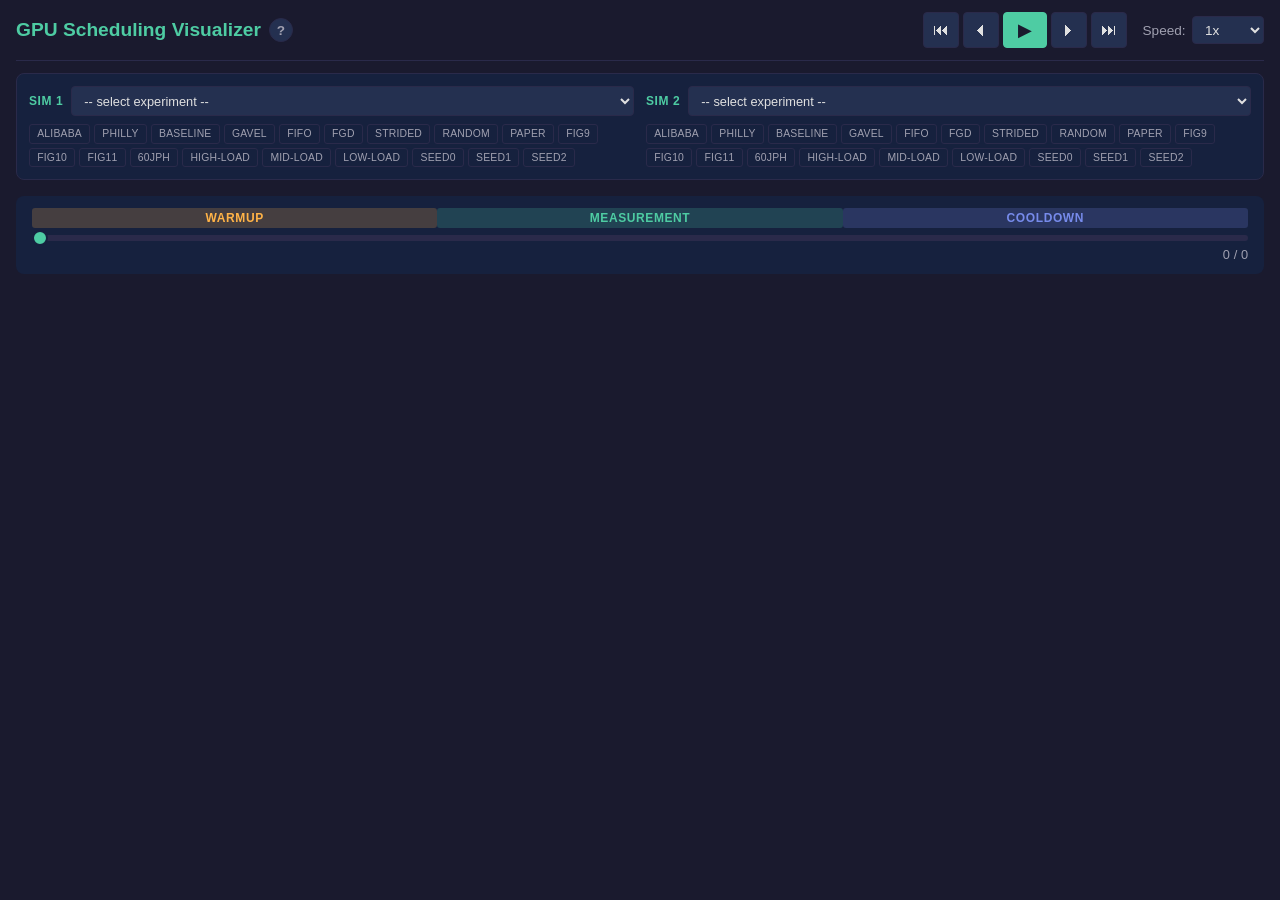
==== commit 8064506d: "Add experiment browser with tag-based filtering, convert Alibaba telemetry to viz Replace file input" ====
--- a/index.html
+++ b/index.html
@@ -13,16 +13,6 @@
       <h1>GPU Scheduling Visualizer</h1>
       <button id="btn-help" class="help-btn" title="About this visualizer">?</button>
     </div>
-    <div class="header-files">
-      <div class="file-picker">
-        <label for="file-input-1">Simulation 1:</label>
-        <input type="file" id="file-input-1" accept=".bin">
-      </div>
-      <div class="file-picker">
-        <label for="file-input-2">Simulation 2:</label>
-        <input type="file" id="file-input-2" accept=".bin">
-      </div>
-    </div>
     <div class="header-controls">
       <div class="playback-controls">
         <button id="btn-first" class="playback-btn" title="First frame">&#x23EE;</button>
@@ -44,6 +34,28 @@
       </div>
     </div>
   </header>
+
+  <!-- Experiment Picker -->
+  <section id="exp-browser" class="exp-browser">
+    <div class="exp-picker" id="exp-picker-1">
+      <div class="exp-picker-row">
+        <span class="exp-picker-label">Sim 1</span>
+        <select class="exp-picker-select" data-sim="0">
+          <option value="">-- select experiment --</option>
+        </select>
+      </div>
+      <div class="exp-picker-tags" data-sim="0"></div>
+    </div>
+    <div class="exp-picker" id="exp-picker-2">
+      <div class="exp-picker-row">
+        <span class="exp-picker-label">Sim 2</span>
+        <select class="exp-picker-select" data-sim="1">
+          <option value="">-- select experiment --</option>
+        </select>
+      </div>
+      <div class="exp-picker-tags" data-sim="1"></div>
+    </div>
+  </section>
 
   <!-- Timeline Scrubber -->
   <section id="timeline-section">
@@ -337,10 +349,12 @@
         <li>Hover any chart for a crosshair tooltip with exact values.</li>
       </ul>
 
-      <h3>Custom Data</h3>
+      <h3>Experiment Browser</h3>
       <p>
-        Use the file pickers to load your own <code>.viz.bin</code> files,
-        generated by <code>preprocess_viz.py</code> from Gavel simulation logs.
+        Use the tag filters at the top to narrow experiments by trace (Alibaba/Philly),
+        policy (Baseline/Gavel/FGD), placement mode, and load level. Select an experiment
+        from the dropdown to load it. Both sim slots can be changed independently for
+        side-by-side comparison.
       </p>
     </div>
   </div>
--- a/src/viz.css
+++ b/src/viz.css
@@ -71,42 +71,97 @@
   color: var(--accent);
 }
 
-.header-files {
-  display: flex;
-  gap: 1rem;
-  align-items: center;
-}
-
-.file-picker {
-  display: flex;
-  align-items: center;
+/* Experiment Browser */
+.exp-browser {
+  display: grid;
+  grid-template-columns: 1fr 1fr;
+  gap: 0.75rem;
+  margin-top: 0.75rem;
+  padding: 0.75rem;
+  background: var(--bg-panel);
+  border-radius: 8px;
+  border: 1px solid var(--border-color);
+}
+
+.exp-picker {
+  display: flex;
+  flex-direction: column;
   gap: 0.5rem;
 }
 
-.file-picker label {
-  font-size: 0.85rem;
-  color: var(--text-secondary);
+.exp-picker-row {
+  display: flex;
+  align-items: center;
+  gap: 0.5rem;
+}
+
+.exp-picker-label {
+  font-size: 0.75rem;
+  font-weight: 600;
+  color: var(--accent);
+  text-transform: uppercase;
+  letter-spacing: 0.05em;
   white-space: nowrap;
-}
-
-.file-picker input[type="file"] {
+  flex-shrink: 0;
+}
+
+.exp-picker-tags {
+  display: flex;
+  gap: 0.25rem;
+  flex-wrap: wrap;
+}
+
+.exp-tag {
+  font-size: 0.65rem;
+  padding: 0.2rem 0.45rem;
+  border-radius: 3px;
+  border: 1px solid var(--border-color);
+  background: transparent;
+  color: var(--text-secondary);
+  cursor: pointer;
+  white-space: nowrap;
+  transition: all 0.12s;
+  font-weight: 500;
+  text-transform: uppercase;
+  letter-spacing: 0.02em;
+}
+
+.exp-tag:hover {
+  border-color: var(--accent);
+  color: var(--text-primary);
+}
+
+.exp-tag.active {
+  background: var(--accent);
+  color: var(--bg-primary);
+  border-color: var(--accent);
+  font-weight: 600;
+}
+
+.exp-picker-select {
+  background: var(--btn-bg);
+  color: var(--text-primary);
+  border: 1px solid var(--border-color);
+  border-radius: 4px;
+  padding: 0.35rem 0.5rem;
   font-size: 0.8rem;
-  color: var(--text-secondary);
-  max-width: 220px;
-}
-
-.file-picker input[type="file"]::file-selector-button {
-  background: var(--btn-bg);
-  color: var(--text-primary);
-  border: 1px solid var(--border-color);
-  border-radius: 4px;
-  padding: 0.25rem 0.6rem;
-  cursor: pointer;
-  font-size: 0.8rem;
-}
-
-.file-picker input[type="file"]::file-selector-button:hover {
-  background: var(--btn-hover);
+  cursor: pointer;
+  flex: 1;
+  min-width: 0;
+}
+
+.exp-picker-select:hover {
+  border-color: var(--accent);
+}
+
+.exp-picker-select option {
+  background: var(--bg-panel);
+  color: var(--text-primary);
+}
+
+.exp-picker-select option.partial {
+  color: var(--text-secondary);
+  font-style: italic;
 }
 
 .header-controls {
@@ -1019,9 +1074,8 @@
     margin-left: 0;
   }
 
-  .header-files {
-    flex-direction: column;
-    gap: 0.25rem;
+  .exp-browser {
+    grid-template-columns: 1fr;
   }
 
   .chart-view-controls {
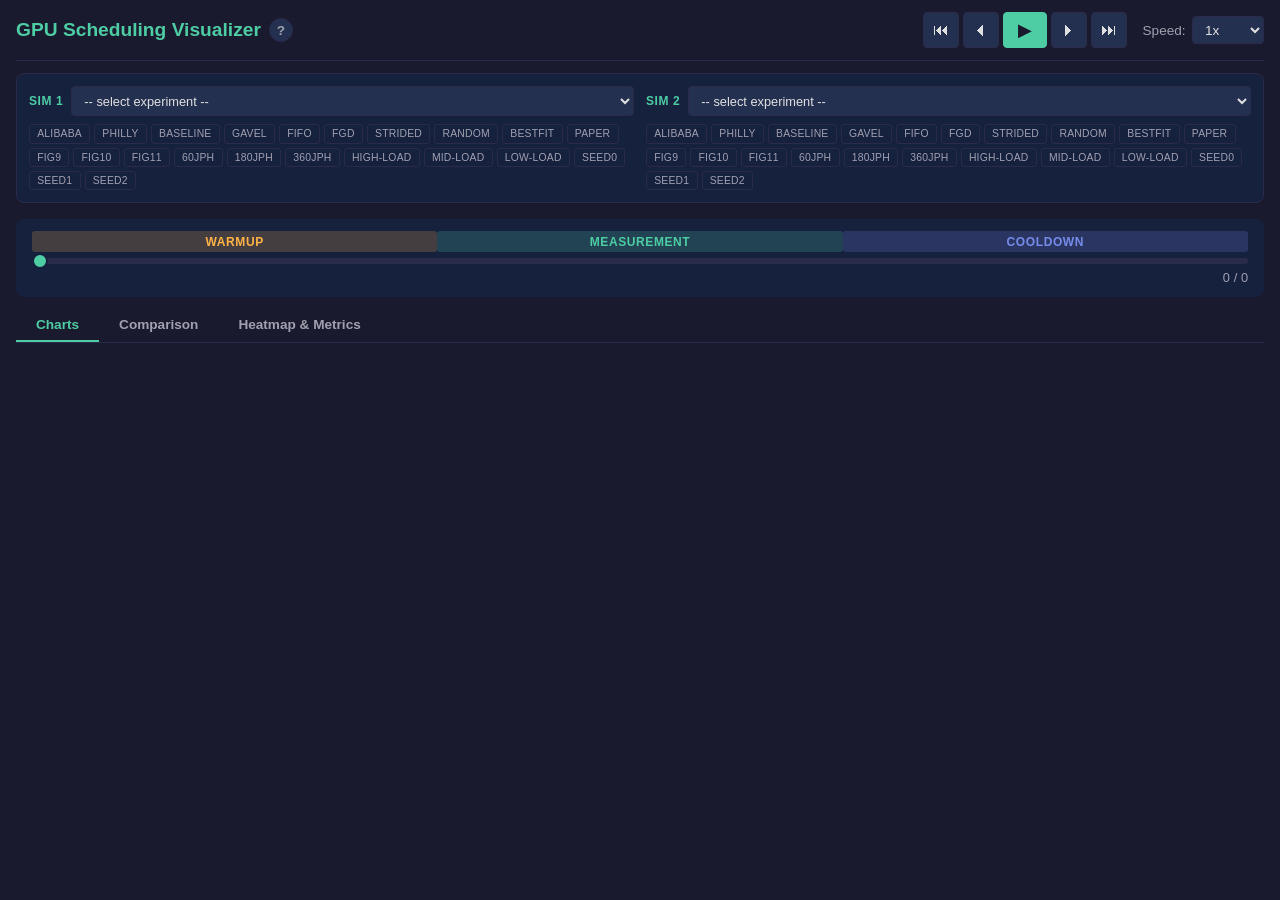
==== commit 46b67916: "Add cross-experiment comparison charts for Gavel vs FGD vs Gavel+FGD New Comparison tab shows JCT, c" ====
--- a/index.html
+++ b/index.html
@@ -76,6 +76,7 @@
   <!-- Tab Bar -->
   <nav id="tab-bar" class="tab-bar" hidden>
     <button class="tab-btn active" data-tab="charts">Charts</button>
+    <button class="tab-btn" data-tab="comparison">Comparison</button>
     <button class="tab-btn" data-tab="heatmap">Heatmap & Metrics</button>
   </nav>
 
@@ -120,6 +121,26 @@
         </div>
         <div class="chart-container">
           <canvas id="chart-pending" width="570" height="200"></canvas>
+        </div>
+      </div>
+    </section>
+  </div>
+
+  <!-- Tab: Comparison -->
+  <div id="tab-comparison" class="tab-content" hidden>
+    <section class="sim-section">
+      <div class="charts-header">
+        <h2 class="sim-title">Experiment Comparison: Gavel vs FGD vs Gavel+FGD</h2>
+      </div>
+      <div class="charts-row comparison-grid">
+        <div class="chart-container">
+          <canvas id="chart-cmp-jct" width="1160" height="340"></canvas>
+        </div>
+        <div class="chart-container">
+          <canvas id="chart-cmp-completed" width="1160" height="340"></canvas>
+        </div>
+        <div class="chart-container">
+          <canvas id="chart-cmp-saturation" width="1160" height="280"></canvas>
         </div>
       </div>
     </section>
--- a/src/viz.css
+++ b/src/viz.css
@@ -1053,6 +1053,18 @@
   display: none;
 }
 
+/* Comparison Charts */
+.comparison-grid {
+  display: flex;
+  flex-direction: column;
+  gap: 0.75rem;
+}
+
+.comparison-grid .chart-container canvas {
+  width: 100%;
+  height: auto;
+}
+
 /* Responsive */
 
 
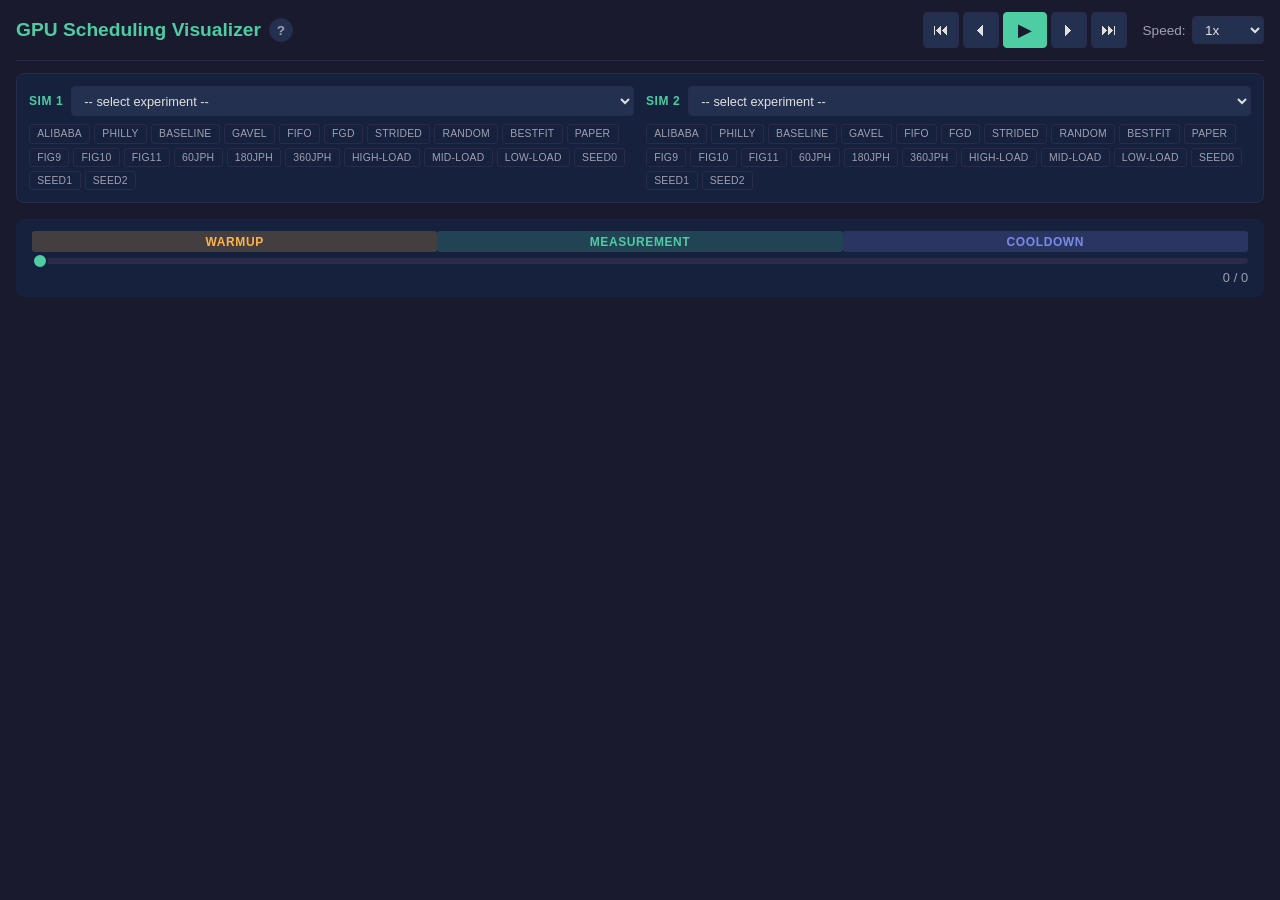
==== commit 58b1aa09: "Revert "Add cross-experiment comparison charts for Gavel vs FGD vs Gavel+FGD" This reverts commit 46" ====
--- a/index.html
+++ b/index.html
@@ -76,7 +76,6 @@
   <!-- Tab Bar -->
   <nav id="tab-bar" class="tab-bar" hidden>
     <button class="tab-btn active" data-tab="charts">Charts</button>
-    <button class="tab-btn" data-tab="comparison">Comparison</button>
     <button class="tab-btn" data-tab="heatmap">Heatmap & Metrics</button>
   </nav>
 
@@ -121,26 +120,6 @@
         </div>
         <div class="chart-container">
           <canvas id="chart-pending" width="570" height="200"></canvas>
-        </div>
-      </div>
-    </section>
-  </div>
-
-  <!-- Tab: Comparison -->
-  <div id="tab-comparison" class="tab-content" hidden>
-    <section class="sim-section">
-      <div class="charts-header">
-        <h2 class="sim-title">Experiment Comparison: Gavel vs FGD vs Gavel+FGD</h2>
-      </div>
-      <div class="charts-row comparison-grid">
-        <div class="chart-container">
-          <canvas id="chart-cmp-jct" width="1160" height="340"></canvas>
-        </div>
-        <div class="chart-container">
-          <canvas id="chart-cmp-completed" width="1160" height="340"></canvas>
-        </div>
-        <div class="chart-container">
-          <canvas id="chart-cmp-saturation" width="1160" height="280"></canvas>
         </div>
       </div>
     </section>
--- a/src/viz.css
+++ b/src/viz.css
@@ -1053,18 +1053,6 @@
   display: none;
 }
 
-/* Comparison Charts */
-.comparison-grid {
-  display: flex;
-  flex-direction: column;
-  gap: 0.75rem;
-}
-
-.comparison-grid .chart-container canvas {
-  width: 100%;
-  height: auto;
-}
-
 /* Responsive */
 
 
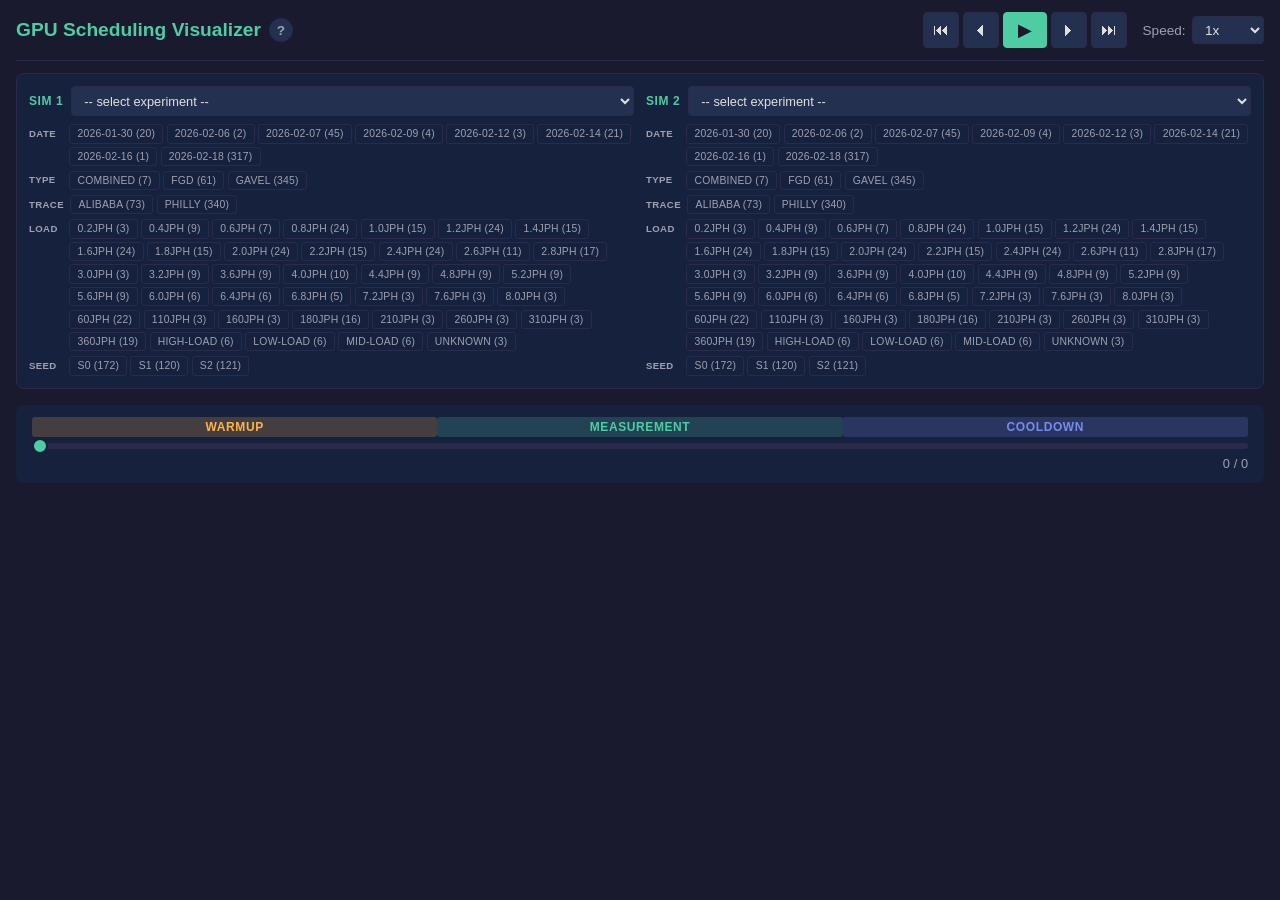
==== commit 74718d4a: "Add interactive Results dashboard with cascading filters and drill-down New Results tab shows aggreg" ====
--- a/index.html
+++ b/index.html
@@ -77,6 +77,7 @@
   <nav id="tab-bar" class="tab-bar" hidden>
     <button class="tab-btn active" data-tab="charts">Charts</button>
     <button class="tab-btn" data-tab="heatmap">Heatmap & Metrics</button>
+    <button class="tab-btn" data-tab="results">Results</button>
   </nav>
 
   <!-- Tab: Charts -->
@@ -122,6 +123,19 @@
           <canvas id="chart-pending" width="570" height="200"></canvas>
         </div>
       </div>
+    </section>
+  </div>
+
+  <!-- Tab: Results -->
+  <div id="tab-results" class="tab-content" hidden>
+    <section id="results-section" class="sim-section">
+        <div class="results-header">
+            <h2 class="sim-title">Aggregate Results</h2>
+        </div>
+        <div id="results-empty" class="results-empty">
+            Select a type and trace to view aggregate results.
+        </div>
+        <div id="results-charts" class="results-charts"></div>
     </section>
   </div>
 
--- a/src/viz.css
+++ b/src/viz.css
@@ -107,7 +107,30 @@
 
 .exp-picker-tags {
   display: flex;
-  gap: 0.25rem;
+  flex-direction: column;
+  gap: 0.3rem;
+}
+
+.exp-filter-group {
+  display: flex;
+  align-items: flex-start;
+  gap: 0.4rem;
+}
+
+.exp-filter-label {
+  font-size: 0.6rem;
+  font-weight: 700;
+  color: var(--text-secondary);
+  text-transform: uppercase;
+  letter-spacing: 0.04em;
+  min-width: 34px;
+  padding-top: 0.22rem;
+  flex-shrink: 0;
+}
+
+.exp-filter-buttons {
+  display: flex;
+  gap: 0.2rem;
   flex-wrap: wrap;
 }
 
@@ -363,6 +386,41 @@
   display: none;
 }
 
+/* Results Tab */
+.results-header {
+    display: flex;
+    align-items: center;
+    justify-content: space-between;
+    margin-bottom: 0.75rem;
+}
+
+.results-empty {
+    text-align: center;
+    padding: 3rem 1rem;
+    color: var(--text-secondary);
+    font-size: 0.9rem;
+}
+
+.results-charts {
+    display: flex;
+    flex-direction: column;
+    gap: 0.75rem;
+}
+
+.results-chart-container {
+    border: 1px solid var(--border-color);
+    border-radius: 6px;
+    background: var(--bg-primary);
+    overflow: hidden;
+    position: relative;
+}
+
+.results-chart-container canvas {
+    display: block;
+    width: 100%;
+    cursor: crosshair;
+}
+
 /* Single-sim full-width mode */
 #tab-heatmap.single-sim #sim-1 {
   max-width: 100%;
